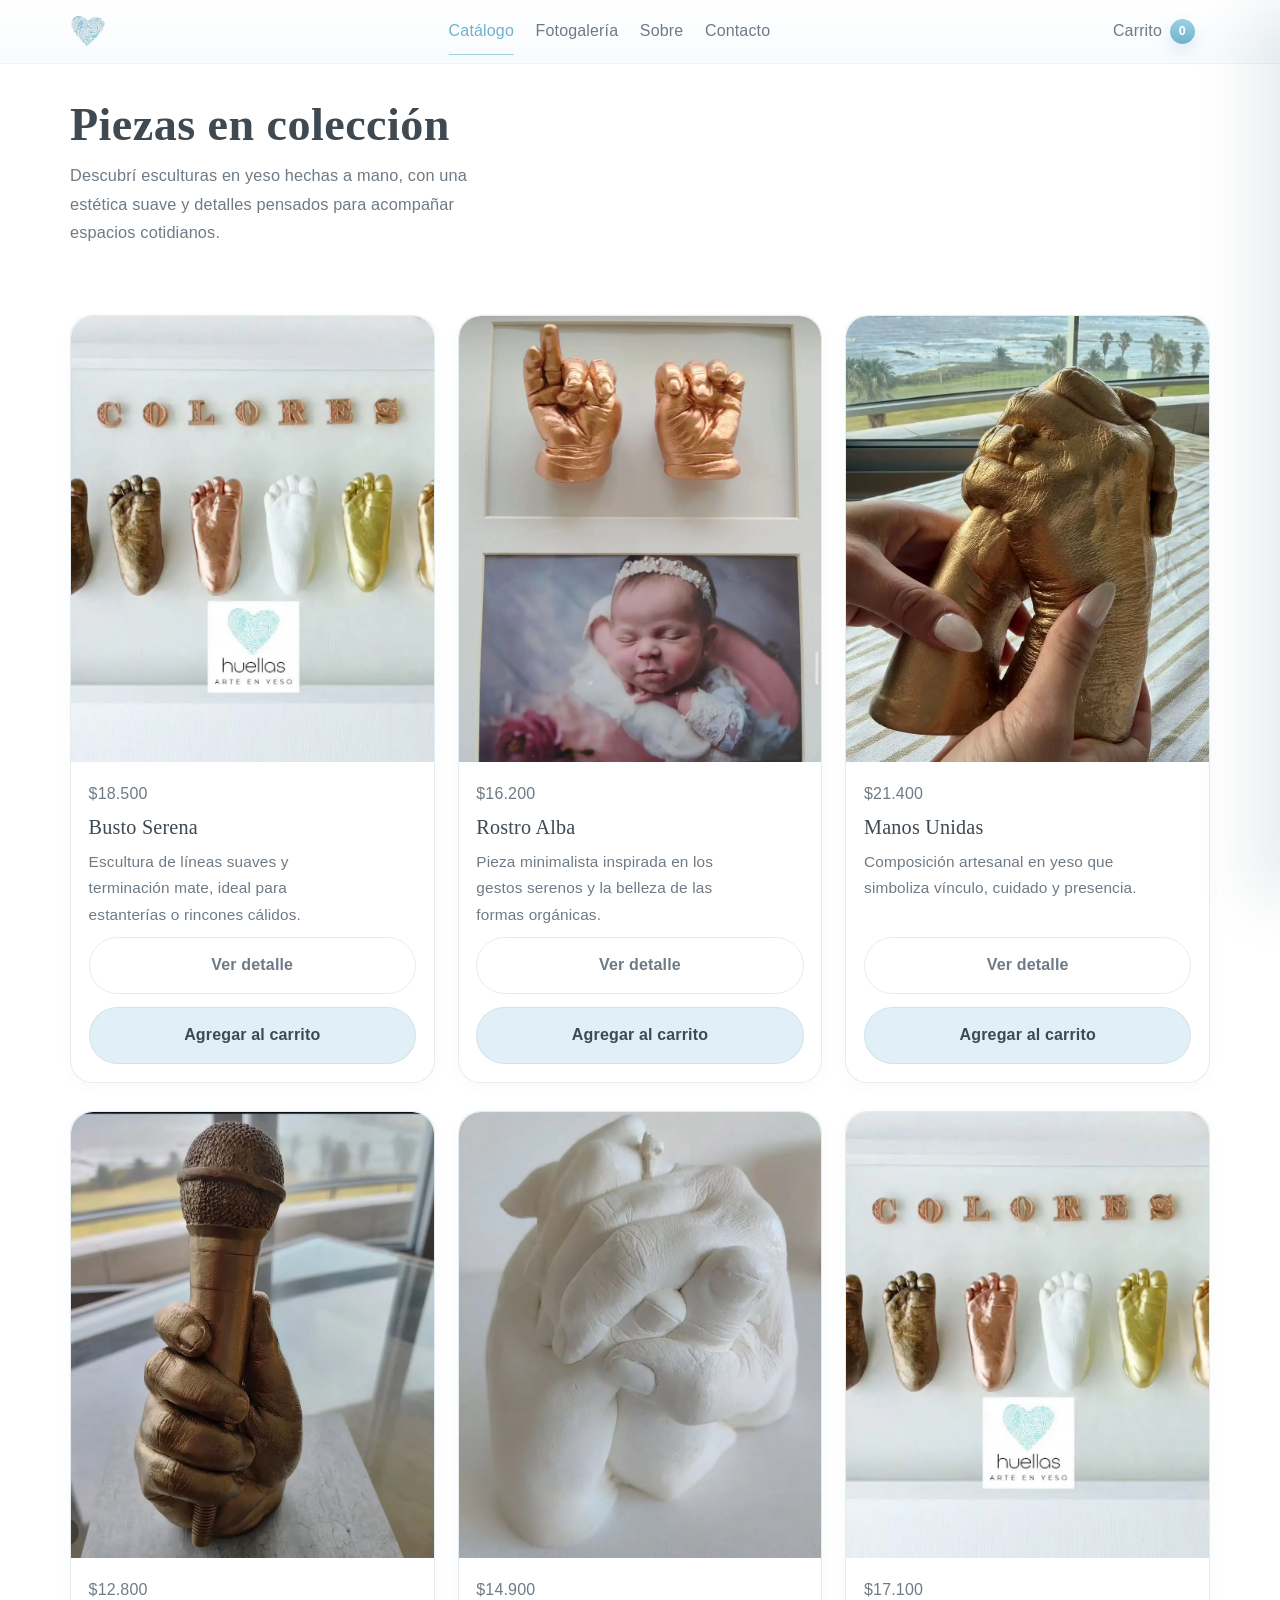
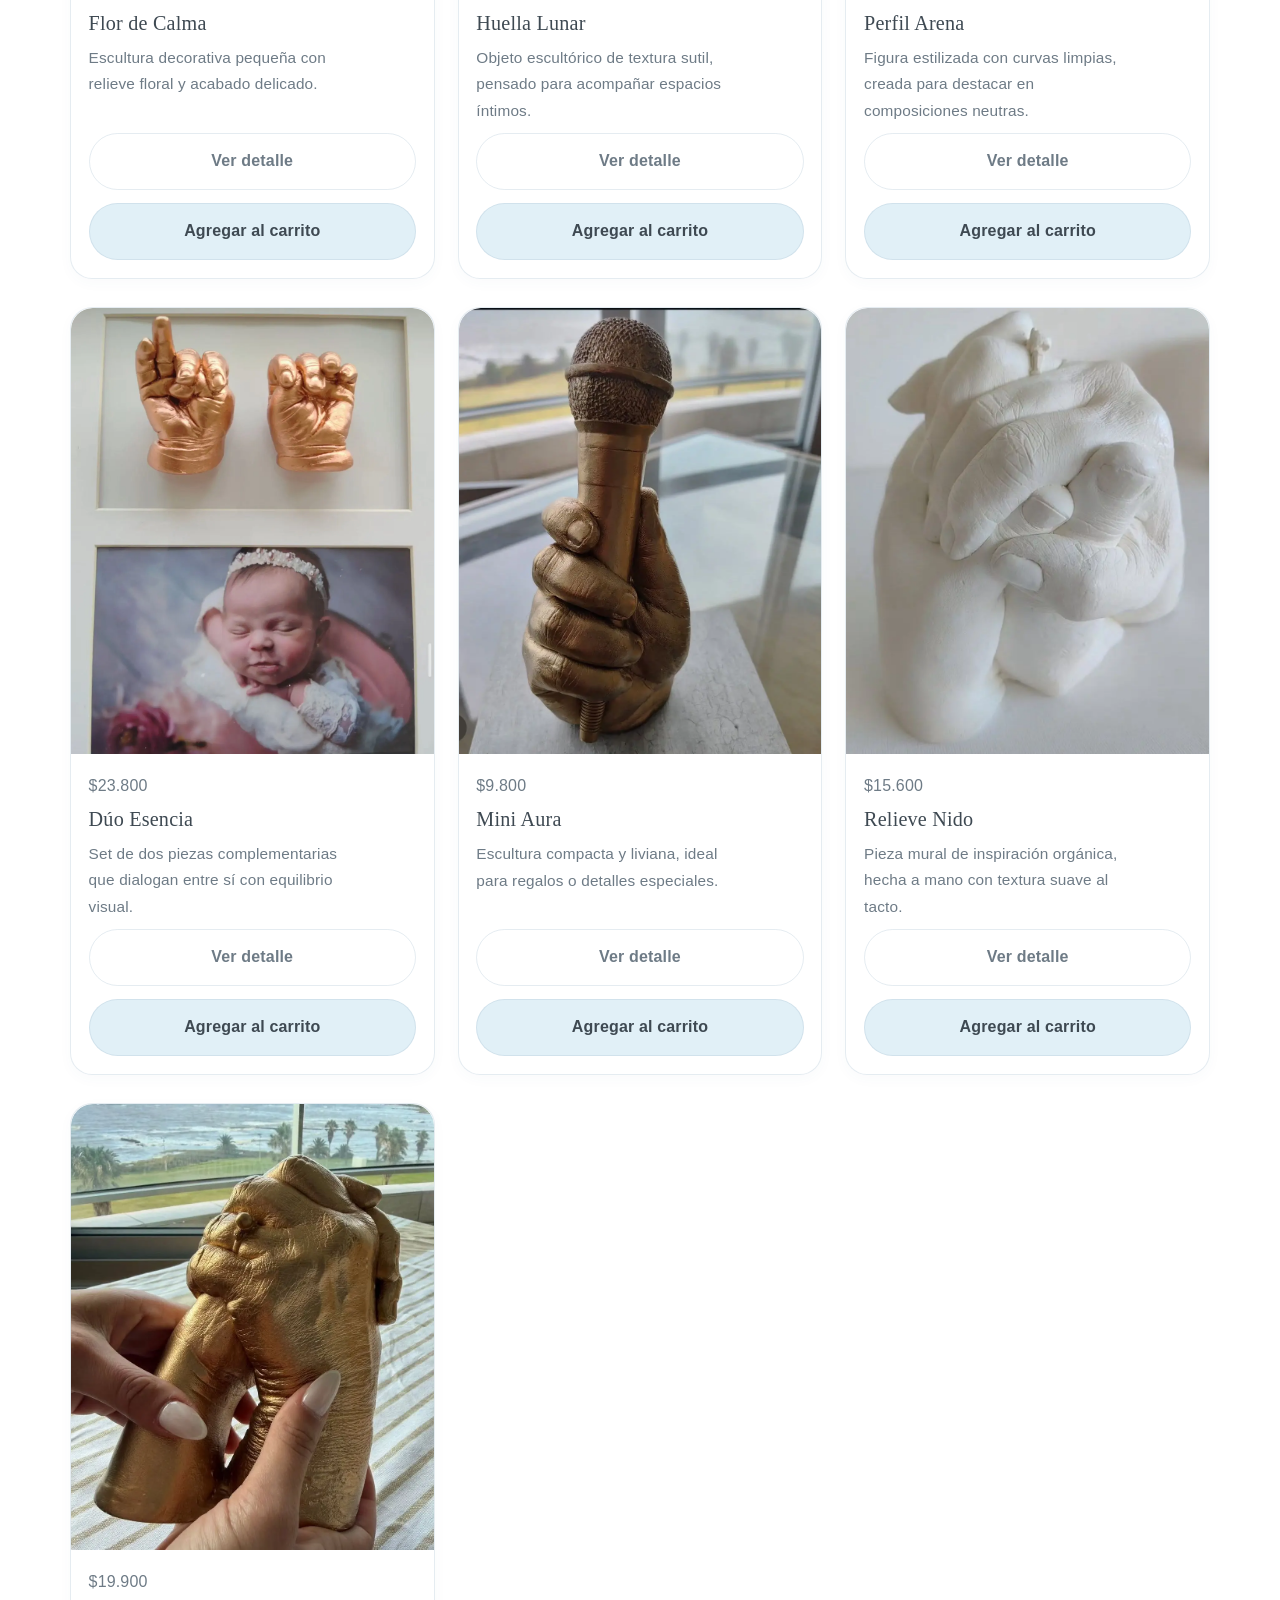
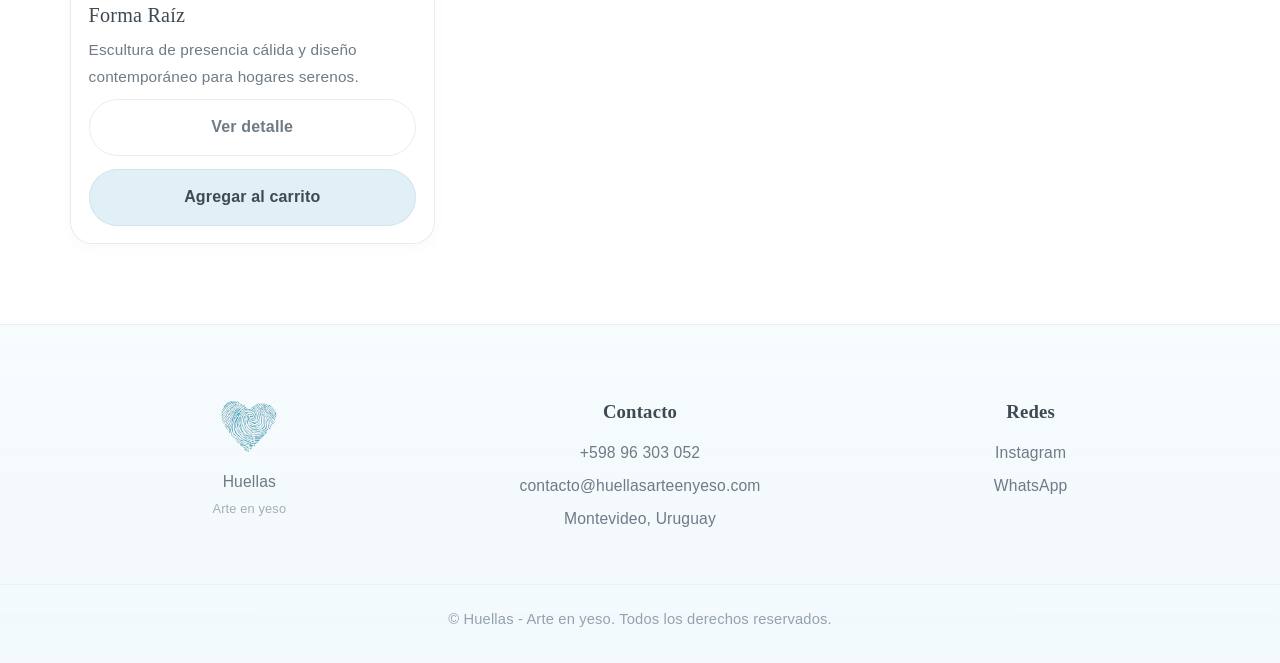
==== catalogo.html @ 0c0fe27c "Initial commit: Huellas website (UI, cart, branding, color system)" ====
<!DOCTYPE html>
<html lang="es">
  <head>
    <meta charset="UTF-8" />
    <meta name="viewport" content="width=device-width, initial-scale=1.0" />
    <title>Huellas | Catálogo</title>
    <link rel="stylesheet" href="css/styles.css" />
    <script defer src="data/products.js"></script>
    <script defer src="js/cart.js"></script>
    <script defer src="js/main.js"></script>
    <script defer src="js/cart-drawer.js"></script>
    <script defer src="js/catalogo.js"></script>
  </head>
  <body>
    <div class="site-shell">
      <header class="site-header">
        <div class="container header-inner">
          <a href="index.html" class="brand navbar-brand site-logo" aria-label="Huellas inicio">
            <img src="assets/logo.webp" alt="Huellas" class="site-logo-image" loading="lazy" />
          </a>
          <button class="nav-toggle" type="button" data-nav-toggle aria-expanded="false" aria-label="Abrir navegación">
            Menú
          </button>
          <nav class="site-nav" data-nav>
            <a class="active" href="catalogo.html">Catálogo</a>
            <a href="personalizados.html">Fotogalería</a>
            <a href="sobre.html">Sobre</a>
            <a href="contacto.html">Contacto</a>
          </nav>
          <a class="cart-link header-cart" href="carrito.html">Carrito</a>
        </div>
      </header>

      <main>
        <section class="page-hero catalogo-hero">
          <div class="container">
            <div class="page-hero-card catalogo-hero-card">
              <h1>Piezas en colección</h1>
              <p>
                Descubrí esculturas en yeso hechas a mano, con una estética
                suave y detalles pensados para acompañar espacios cotidianos.
              </p>
            </div>
          </div>
        </section>

        <section class="content-section catalogo-content">
          <div class="container">
            <p class="catalog-feedback" data-cart-feedback aria-live="polite"></p>
            <div class="products-grid" data-product-grid aria-live="polite"></div>
          </div>
        </section>
      </main>

      <footer class="site-footer">
        <div class="container footer-content">
          <div class="footer-brand">
            <img src="assets/logo.webp" alt="Huellas" class="footer-logo" loading="lazy" />
            <p class="footer-title">Huellas</p>
            <span class="footer-subtitle">Arte en yeso</span>
          </div>

          <div class="footer-contact">
            <h3>Contacto</h3>
            <p>+598 96 303 052</p>
            <p>contacto@huellasarteenyeso.com</p>
            <p>Montevideo, Uruguay</p>
          </div>

          <div class="footer-social">
            <h3>Redes</h3>
            <a href="https://www.instagram.com/huellas.arte.en.yeso" target="_blank" rel="noopener noreferrer" aria-label="Abrir Instagram de Huellas">Instagram</a>
            <a href="https://wa.me/59896303052?text=Hola%20quiero%20consultar%20por%20una%20pieza%20de%20Huellas" target="_blank" rel="noopener noreferrer" aria-label="Contactar por WhatsApp">WhatsApp</a>
          </div>
        </div>

        <div class="footer-bottom">
          <p>© Huellas - Arte en yeso. Todos los derechos reservados.</p>
        </div>
      </footer>
    </div>
  </body>
</html>
---- css/styles.css ----
:root {
  --bg: #f7fbfd;
  --bg-soft: #fcfeff;
  --surface: #ffffff;
  --surface-strong: #ffffff;
  --surface-alt: #f3f9fc;
  --surface-muted: #eaf5fb;
  --text: #3e4952;
  --muted: #6e7b86;
  --muted-soft: #95a2ad;
  --accent: #cfe7f2;
  --accent-strong: #9fd0e3;
  --accent-deep: #6fb2cb;
  --accent-soft: #eaf5fb;
  --border: rgba(170, 193, 208, 0.3);
  --border-strong: rgba(139, 171, 192, 0.4);
  --shadow: 0 20px 50px rgba(74, 103, 124, 0.08);
  --shadow-soft: 0 10px 26px rgba(74, 103, 124, 0.05);
  --radius-xl: 36px;
  --radius-lg: 30px;
  --radius-md: 22px;
  --radius-sm: 15px;
  --max-width: 1140px;
}

* {
  box-sizing: border-box;
}

html {
  scroll-behavior: smooth;
}

body {
  margin: 0;
  font-family: "Avenir Next", "Segoe UI", "Helvetica Neue", Arial, sans-serif;
  background:
    radial-gradient(circle at top left, rgba(255, 255, 255, 0.92) 0%, rgba(255, 255, 255, 0) 30%),
    linear-gradient(180deg, var(--bg-soft) 0%, var(--bg) 54%, #f3f9fc 100%);
  color: var(--text);
  line-height: 1.65;
  letter-spacing: 0.01em;
}

h1,
h2,
h3,
.brand {
  font-family: Georgia, "Times New Roman", serif;
  letter-spacing: 0.01em;
  font-weight: 600;
}

p {
  line-height: 1.8;
}

img {
  max-width: 100%;
  display: block;
}

a {
  color: inherit;
  text-decoration: none;
}

button {
  font: inherit;
}

button,
a {
  -webkit-tap-highlight-color: transparent;
}

.site-shell {
  min-height: 100vh;
  display: flex;
  flex-direction: column;
}

.container {
  width: min(var(--max-width), calc(100% - 2rem));
  margin: 0 auto;
}

.site-header {
  position: sticky;
  top: 0;
  z-index: 10;
  background: linear-gradient(180deg, rgba(255, 255, 255, 0.94) 0%, rgba(247, 251, 253, 0.92) 100%);
  backdrop-filter: blur(18px);
  border-bottom: 1px solid rgba(170, 193, 208, 0.18);
}

.header-inner {
  display: grid;
  grid-template-columns: auto 1fr auto auto;
  align-items: center;
  gap: 0.95rem;
  padding: 0.78rem 0;
}

.brand {
  display: inline-flex;
  align-items: center;
  gap: 0.7rem;
  font-size: 1.7rem;
  color: var(--text);
  letter-spacing: 0.03em;
  text-transform: none;
  line-height: 1;
}

.navbar-brand {
  display: flex;
  align-items: center;
  gap: 0;
  justify-self: start;
}

.site-logo-image {
  width: 36px;
  height: 36px;
  object-fit: contain;
  display: block;
  flex: 0 0 auto;
}

.nav-toggle {
  display: none;
  border: 1px solid var(--border-strong);
  background: rgba(255, 255, 255, 0.96);
  color: var(--text);
  padding: 0.62rem 0.9rem;
  border-radius: 999px;
  box-shadow: var(--shadow-soft);
}

.site-nav {
  display: flex;
  align-items: center;
  justify-content: center;
  gap: 1.35rem;
  flex-wrap: wrap;
  justify-self: center;
}

.site-nav a {
  padding: 0.35rem 0;
  border-radius: 0;
  color: var(--muted);
  position: relative;
  transition: color 0.25s ease;
}

.site-nav a::after {
  content: "";
  position: absolute;
  left: 0;
  bottom: -0.32rem;
  width: 100%;
  height: 1px;
  background: var(--accent-strong);
  transform: scaleX(0);
  transform-origin: center;
  transition: transform 0.25s ease;
}

.site-nav a:hover,
.site-nav a.active {
  color: var(--accent-deep);
}

.site-nav a:hover::after,
.site-nav a.active::after {
  transform: scaleX(1);
}

.cart-link {
  display: inline-flex;
  align-items: center;
  gap: 0.5rem;
}

.header-cart {
  justify-self: end;
  color: var(--muted);
  padding: 0.35rem 0;
  position: relative;
  transition: color 0.25s ease;
}

.header-cart:hover,
.header-cart.active {
  color: var(--accent-deep);
}

.cart-count {
  min-width: 1.55rem;
  height: 1.55rem;
  display: inline-flex;
  align-items: center;
  justify-content: center;
  padding: 0 0.35rem;
  border-radius: 999px;
  background: linear-gradient(180deg, var(--accent-strong) 0%, var(--accent-deep) 100%);
  color: #ffffff;
  font-size: 0.78rem;
  font-weight: 700;
  box-shadow: 0 8px 16px rgba(111, 178, 203, 0.22);
}

main {
  flex: 1;
}

.hero {
  height: 90vh;
  min-height: 560px;
  max-height: 760px;
  padding: 0;
  position: relative;
  width: 100%;
  overflow: hidden;
  background: #f4ece3;
}

.eyebrow {
  display: inline-block;
  margin-bottom: 1.15rem;
  padding: 0.5rem 0.9rem;
  border-radius: 999px;
  background: rgba(255, 252, 248, 0.82);
  border: 1px solid rgba(196, 167, 145, 0.28);
  color: var(--accent-strong);
  font-size: 0.82rem;
  font-weight: 600;
  letter-spacing: 0.06em;
  text-transform: uppercase;
}

.hero h1,
.page-hero h1 {
  margin: 0 0 1.2rem;
  font-size: clamp(3.1rem, 8vw, 5.5rem);
  line-height: 0.92;
  color: var(--text);
}

.hero p,
.page-hero p,
.section-copy p,
.placeholder-card p {
  margin: 0;
  color: var(--muted);
  line-height: 1.82;
  font-size: 1.02rem;
  max-width: 62ch;
}

.hero-actions {
  margin-top: 2.2rem;
  display: flex;
  gap: 0.9rem;
  flex-wrap: wrap;
}

.hero-carousel {
  position: relative;
  height: 100%;
  min-height: 100%;
  width: 100%;
  overflow: hidden;
  background: var(--bg);
}

.hero-slides,
.hero-slide,
.hero-slide img,
.hero-overlay,
.hero-content {
  position: absolute;
  inset: 0;
}

.hero-slide {
  opacity: 0;
  margin: 0;
  transition: opacity 0.9s ease;
}

.hero-slide.is-active {
  opacity: 1;
}

.hero-slide img {
  width: 100%;
  height: 100%;
  object-fit: cover;
  object-position: center center;
}

.hero-slide-focus-right img {
  object-position: 72% center;
}

.hero-slide-focus-center img {
  object-position: center center;
}

.hero-slide-focus-left img {
  object-position: 34% center;
}

.hero-overlay {
  background:
    linear-gradient(180deg, rgba(243, 249, 252, 0.02) 0%, rgba(243, 249, 252, 0.08) 100%);
  z-index: 1;
}

.hero-content {
  z-index: 2;
  display: flex;
  align-items: center;
  width: 100%;
  box-sizing: border-box;
  padding-top: 4.8rem;
  padding-bottom: 2.4rem;
}

.hero-copy {
  max-width: 580px;
  padding: 0;
  color: #fffaf5;
}

.hero .container {
  width: min(var(--max-width), calc(100% - 2rem));
  max-width: var(--max-width);
  margin: 0 auto;
}

.hero-copy .eyebrow {
  background: rgba(255, 248, 241, 0.18);
  border-color: rgba(255, 243, 231, 0.26);
  color: #fff6ef;
}

.hero-copy p {
  color: rgba(255, 247, 240, 0.96);
  font-size: clamp(1.08rem, 2vw, 1.28rem);
  max-width: 32ch;
}

.hero-arrow {
  position: absolute;
  top: 50%;
  transform: translateY(-50%);
  z-index: 3;
  width: 42px;
  height: 68px;
  padding: 0;
  border: 0;
  background: transparent;
  color: rgba(255, 248, 240, 0.92);
  cursor: pointer;
  transition: color 0.22s ease, opacity 0.22s ease, transform 0.22s ease;
  opacity: 0.78;
}

.hero-arrow svg {
  width: 100%;
  height: 100%;
  display: block;
}

.hero-arrow:hover {
  transform: translateY(-50%) scale(1.02);
  color: #fffdf9;
  opacity: 1;
}

.hero-arrow-left {
  left: 1.7rem;
}

.hero-arrow-right {
  right: 1.7rem;
}

.hero-brand {
  position: absolute;
  bottom: 2.4rem;
  right: 2.4rem;
  display: flex;
  align-items: center;
  gap: 1.15rem;
  z-index: 10;
  backdrop-filter: blur(10px);
  background: rgba(0, 0, 0, 0.24);
  padding: 1rem 1.35rem;
  border-radius: 999px;
  box-shadow: 0 18px 36px rgba(34, 24, 18, 0.14);
}

.hero-logo {
  width: 98px;
  height: 98px;
  display: block;
  object-fit: contain;
  flex: 0 0 auto;
}

.hero-brand-text {
  display: flex;
  flex-direction: column;
  line-height: 1;
  gap: 0.34rem;
}

.hero-title {
  font-size: 1.7rem;
  font-weight: 500;
  color: #ffffff;
}

.hero-subtitle {
  font-size: 0.86rem;
  letter-spacing: 0.24em;
  opacity: 0.84;
  color: #ffffff;
}

.hero + .home-story-section {
  margin-top: 0;
}

.home-story-section {
  padding-top: 8rem;
  padding-bottom: 6rem;
  background: #ffffff;
}

.home-story-section .container {
  display: grid;
  gap: 5rem;
  width: min(1200px, calc(100% - 2rem));
  max-width: 1200px;
}

.story-section-header {
  display: grid;
  gap: 1rem;
}

.section-title-main {
  width: 100%;
  max-width: none;
  margin: 0 0 4rem;
  font-size: clamp(2.6rem, 5vw, 3.6rem);
  line-height: 1.1;
  font-weight: 500;
  color: var(--text);
}

.story-block {
  display: grid;
  grid-template-columns: minmax(0, 1fr) minmax(0, 1fr);
  gap: 4.5rem;
  align-items: center;
}

.story-block-reverse .story-copy {
  order: 1;
}

.story-block-reverse .story-media {
  order: 2;
}

.story-media {
  position: relative;
  overflow: hidden;
  border-radius: 20px;
  background: linear-gradient(180deg, var(--bg-soft) 0%, var(--surface-muted) 100%);
  box-shadow: var(--shadow-soft);
}

.story-media img,
.story-media iframe {
  width: 100%;
  aspect-ratio: 4 / 5;
  object-fit: cover;
  display: block;
  border: 0;
}

.story-copy {
  padding: 0;
}

.story-copy h2 {
  margin: 0 0 1.35rem;
  font-size: clamp(1.8rem, 2.5vw, 2.4rem);
  line-height: 1.2;
  max-width: 18ch;
  font-weight: 500;
  color: var(--text);
}

.story-copy p {
  margin: 0;
  max-width: 62ch;
  font-size: 1rem;
  line-height: 1.9;
  color: var(--muted);
}

.story-copy p + p {
  margin-top: 1rem;
}

.story-copy h3 {
  margin: 2rem 0 0.9rem;
  font-size: 1.1rem;
  line-height: 1.35;
  color: var(--text);
  font-family: "Avenir Next", "Segoe UI", "Helvetica Neue", Arial, sans-serif;
  font-weight: 600;
  letter-spacing: 0.01em;
}

.story-actions {
  margin-top: 2rem;
}

.story-actions .button-secondary {
  background: rgba(255, 255, 255, 0.56);
  border-color: var(--border);
  box-shadow: none;
}

.home-story-section .eyebrow {
  display: none;
}

.home-categories-section {
  padding: 4.2rem 0 4.8rem;
  background: rgba(243, 249, 252, 0.72);
}

.categories-intro {
  max-width: 700px;
  margin: 0 auto 1.8rem;
  text-align: center;
}

.categories-intro h2 {
  margin: 0;
  font-size: clamp(1.75rem, 3.4vw, 2.5rem);
  line-height: 1.08;
  color: var(--text);
}

.categories-grid {
  display: grid;
  grid-template-columns: repeat(5, minmax(0, 1fr));
  gap: 1.5rem;
  align-items: start;
}

.category-item {
  display: flex;
  flex-direction: column;
  align-items: center;
  text-align: center;
  color: inherit;
  transition: transform 0.22s ease;
}

.category-item:hover {
  transform: translateY(-2px);
}

.category-image-wrap {
  width: 168px;
  height: 168px;
  margin-bottom: 0.8rem;
  overflow: hidden;
  border-radius: 50%;
  background: linear-gradient(180deg, var(--bg-soft) 0%, var(--surface-muted) 100%);
  border: 1px solid var(--border);
  box-shadow: var(--shadow-soft);
  transition: transform 0.24s ease, box-shadow 0.24s ease;
}

.category-item:hover .category-image-wrap {
  transform: scale(1.05);
  box-shadow: var(--shadow);
}

.category-image-wrap img {
  width: 100%;
  height: 100%;
  object-fit: cover;
}

.category-item h3 {
  margin: 0 0 0.3rem;
  font-size: 1.15rem;
  line-height: 1.2;
  color: var(--text);
}

.category-item p {
  margin: 0;
  max-width: 18ch;
  color: var(--muted);
  line-height: 1.55;
  font-size: 0.93rem;
}

.home-reviews-section {
  padding: 5rem 0 5.4rem;
  background: #ffffff;
}

.home-reviews-section .eyebrow {
  display: none;
}

.reviews-intro {
  max-width: 620px;
  margin: 0 auto 1.9rem;
  text-align: center;
}

.reviews-intro h2 {
  margin: 0;
  font-size: clamp(1.9rem, 3.2vw, 2.7rem);
  line-height: 1.16;
  color: var(--text);
  font-weight: 500;
}

.reviews-carousel-shell {
  display: grid;
  grid-template-columns: 48px minmax(0, 1fr) 48px;
  gap: 2.2rem;
  align-items: center;
}

.reviews-track {
  position: relative;
  min-height: 360px;
}

.review-card {
  position: absolute;
  inset: 0;
  display: grid;
  grid-template-columns: minmax(260px, 320px) minmax(0, 1fr);
  gap: 3rem;
  align-items: center;
  padding: 0;
  border-radius: 0;
  background: transparent;
  border: 0;
  box-shadow: none;
  opacity: 0;
  pointer-events: none;
  transform: translateY(10px);
  transition: opacity 0.45s ease, transform 0.45s ease;
}

.review-card.is-active {
  opacity: 1;
  pointer-events: auto;
  transform: translateY(0);
}

.review-media {
  overflow: hidden;
  border-radius: 18px;
  background: transparent;
  box-shadow: var(--shadow-soft);
}

.review-media img {
  width: 100%;
  aspect-ratio: 4 / 4.5;
  object-fit: cover;
}

.review-copy {
  padding: 0;
}

.review-text {
  margin: 0 0 1rem;
  color: var(--text);
  font-size: 1rem;
  line-height: 1.85;
  max-width: 48ch;
}

.review-author {
  margin: 0;
  color: var(--muted-soft);
  font-size: 0.98rem;
  font-weight: 500;
  letter-spacing: 0.02em;
}

.reviews-arrow {
  width: 36px;
  height: 36px;
  border: 0;
  border-radius: 0;
  background: transparent;
  color: var(--muted);
  cursor: pointer;
  font-size: 1.3rem;
  line-height: 1;
  transition: transform 0.2s ease, color 0.2s ease;
}

.reviews-arrow:hover {
  transform: translateY(-1px);
  color: var(--accent-deep);
}

.reviews-dots {
  display: flex;
  justify-content: center;
  gap: 0.5rem;
  margin-top: 1.25rem;
}

.reviews-dot {
  width: 8px;
  height: 8px;
  border: 0;
  padding: 0;
  border-radius: 999px;
  background: rgba(159, 208, 227, 0.32);
  cursor: pointer;
  transition: transform 0.2s ease, background-color 0.2s ease;
}

.reviews-dot.is-active {
  background: var(--accent-deep);
  transform: scale(1.12);
}

.reviews-actions {
  margin-top: 1.35rem;
  display: flex;
  justify-content: center;
}

.reviews-actions .button-secondary {
  background: rgba(255, 255, 255, 0.62);
  border-color: var(--border);
  box-shadow: none;
}

.home-contact-section {
  min-height: 72vh;
  padding: 0;
  background:
    linear-gradient(rgba(62, 73, 82, 0.12), rgba(62, 73, 82, 0.12)),
    url("../assets/manos.webp") center/cover no-repeat;
}

.contact-page {
  background: #ffffff;
}

.contact-page-section {
  margin-top: 0;
}

.contact-grid {
  display: grid;
  grid-template-columns: repeat(2, minmax(0, 1fr));
  gap: 0;
  align-items: stretch;
  width: 100%;
  min-height: 72vh;
}

.contact-panel {
  min-height: 100%;
  padding: 4rem 4.25rem;
  display: flex;
  flex-direction: column;
  justify-content: center;
}

.home-contact-section .eyebrow {
  display: none;
}

.contact-panel-info {
  background: linear-gradient(180deg, rgba(73, 97, 112, 0.44) 0%, rgba(62, 82, 96, 0.34) 100%);
  backdrop-filter: blur(6px);
  color: #f8fcff;
}

.contact-panel-form {
  background: linear-gradient(180deg, rgba(255, 255, 255, 0.92) 0%, rgba(234, 245, 251, 0.86) 100%);
  backdrop-filter: blur(8px);
}

.contact-info-column h2 {
  margin: 0 0 0.8rem;
  font-size: clamp(2.3rem, 4vw, 3.6rem);
  line-height: 1.1;
  color: inherit;
}

.contact-info-column {
  gap: 1rem;
}

.contact-intro {
  margin: 0 0 1.6rem;
  max-width: 56ch;
  color: rgba(255, 247, 240, 0.88);
  line-height: 1.9;
}

.contact-map-placeholder {
  min-height: 180px;
  border-radius: 18px;
  padding: 1.4rem;
  display: flex;
  flex-direction: column;
  justify-content: end;
  background:
    linear-gradient(180deg, rgba(255, 249, 244, 0.14) 0%, rgba(255, 244, 233, 0.22) 100%);
  color: #fff8f1;
  margin-bottom: 1.4rem;
}

.contact-map-placeholder span {
  display: inline-block;
  margin-bottom: 0.45rem;
  font-size: 0.8rem;
  letter-spacing: 0.06em;
  text-transform: uppercase;
  color: rgba(255, 242, 230, 0.7);
}

.contact-map-placeholder strong {
  font-size: 1.4rem;
  margin-bottom: 0.45rem;
}

.contact-map-placeholder p {
  margin: 0;
  max-width: 30ch;
  line-height: 1.7;
  color: rgba(255, 247, 240, 0.82);
}

.contact-details {
  padding: 0;
  display: grid;
  gap: 0.85rem;
}

.contact-detail-item {
  padding-bottom: 0.8rem;
  border-bottom: 1px solid rgba(255, 240, 227, 0.16);
}

.contact-detail-item:last-child {
  padding-bottom: 0;
  border-bottom: 0;
}

.contact-detail-item span {
  display: inline-block;
  margin-bottom: 0.35rem;
  font-size: 0.82rem;
  letter-spacing: 0.05em;
  text-transform: uppercase;
  color: rgba(255, 242, 230, 0.7);
}

.contact-detail-item p {
  margin: 0;
  color: #fff8f1;
  line-height: 1.7;
}

.contact-actions {
  margin-top: 1.4rem;
}

.contact-actions .button-secondary {
  background: rgba(255, 255, 255, 0.14);
  border-color: rgba(234, 245, 251, 0.32);
  color: #f8fcff;
  box-shadow: none;
}

.contact-form-card {
  padding: 0;
  max-width: 100%;
  width: min(100%, 560px);
  display: grid;
  gap: 0.9rem;
}

.contact-form-card h3 {
  margin: 0 0 1rem;
  font-size: 2rem;
  color: var(--text);
}

.contact-field {
  display: block;
  margin-bottom: 0;
}

.contact-field span {
  display: inline-block;
  margin-bottom: 0.45rem;
  color: var(--muted);
  font-size: 0.95rem;
}

.contact-field input,
.contact-field textarea {
  width: 100%;
  border: 1px solid var(--border);
  border-radius: 16px;
  background: rgba(255, 255, 255, 0.86);
  padding: 1rem;
  color: var(--text);
  font: inherit;
  box-shadow: inset 0 1px 0 rgba(255, 255, 255, 0.48);
  outline: none;
  transition: border-color 0.2s ease, box-shadow 0.2s ease, background-color 0.2s ease;
}

.contact-field input:focus,
.contact-field textarea:focus {
  border-color: var(--accent-strong);
  box-shadow: 0 0 0 4px rgba(207, 231, 242, 0.52);
  background: #ffffff;
}

.contact-field textarea {
  resize: vertical;
  min-height: 140px;
}

.contact-form-card .button {
  width: 100%;
  margin-top: 0.4rem;
}

.button {
  display: inline-flex;
  align-items: center;
  justify-content: center;
  min-height: 50px;
  padding: 0.9rem 1.5rem;
  border-radius: 999px;
  border: 1px solid transparent;
  font-weight: 600;
  letter-spacing: 0.01em;
  transition: transform 0.22s ease, background-color 0.22s ease, border-color 0.22s ease, box-shadow 0.22s ease;
}

.button:hover {
  transform: translateY(-1px);
  box-shadow: 0 10px 20px rgba(74, 103, 124, 0.12);
}

.button-primary {
  background: linear-gradient(180deg, var(--accent-strong) 0%, var(--accent-deep) 100%);
  color: #ffffff;
  box-shadow: 0 12px 24px rgba(111, 178, 203, 0.18);
}

.button-primary:hover {
  background: linear-gradient(180deg, #91c7dc 0%, #5fa7c3 100%);
}

.button-secondary {
  background: rgba(255, 255, 255, 0.82);
  border-color: var(--border);
  color: var(--text);
}

.page-hero-card,
.placeholder-card {
  background: rgba(255, 255, 255, 0.8);
  border: 1px solid var(--border);
  border-radius: var(--radius-lg);
  box-shadow: var(--shadow-soft);
}

.page-hero {
  padding: 4.3rem 0 2.3rem;
}

.page-hero-card {
  padding: 2.4rem;
  background:
    linear-gradient(180deg, rgba(255, 255, 255, 0.9) 0%, rgba(243, 249, 252, 0.84) 100%);
}

.catalogo-hero {
  padding: 2.35rem 0 0.55rem;
  background: #ffffff;
}

.catalogo-hero-card {
  padding: 0;
  background: transparent;
  border: 0;
  border-radius: 0;
  box-shadow: none;
}

.catalogo-hero-card .eyebrow {
  display: none;
}

.catalogo-hero-card h1 {
  font-size: clamp(2.05rem, 3.6vw, 3rem);
  line-height: 1.06;
  margin-bottom: 0.7rem;
}

.catalogo-hero-card p {
  max-width: 44ch;
  color: var(--muted);
  line-height: 1.75;
}

.catalogo-content {
  padding-top: 0.15rem;
  padding-bottom: 5rem;
  background: #ffffff;
}

.catalogo-content .catalog-feedback {
  margin-bottom: 0.4rem;
}

.content-section {
  padding: 1.8rem 0 5rem;
}

.section-grid {
  display: grid;
  grid-template-columns: repeat(3, 1fr);
  gap: 1.4rem;
}

.placeholder-card {
  padding: 1.7rem;
}

.placeholder-card h2,
.placeholder-card h3 {
  margin-top: 0;
  margin-bottom: 0.9rem;
}

.placeholder-label {
  display: inline-block;
  margin-bottom: 1rem;
  color: var(--accent-strong);
  font-weight: 600;
  letter-spacing: 0.04em;
  text-transform: uppercase;
  font-size: 0.8rem;
}

.products-grid {
  display: grid;
  grid-template-columns: repeat(3, minmax(0, 1fr));
  gap: 1.75rem 1.45rem;
}

.catalog-feedback {
  min-height: 1.5rem;
  margin: 0 0 1.15rem;
  color: var(--accent-strong);
  font-weight: 600;
}

.product-card {
  display: flex;
  flex-direction: column;
  min-height: 100%;
  background: rgba(255, 255, 255, 0.94);
  border: 1px solid var(--border);
  border-radius: 22px;
  box-shadow: 0 4px 14px rgba(74, 103, 124, 0.03);
  overflow: hidden;
  transition: transform 0.2s ease, border-color 0.2s ease, box-shadow 0.2s ease;
}

.product-card:hover {
  transform: translateY(-1px);
  border-color: var(--border-strong);
  box-shadow: 0 8px 22px rgba(74, 103, 124, 0.05);
}

.product-image-link {
  display: block;
  background: transparent;
  padding: 0;
  overflow: hidden;
  border-radius: 22px 22px 0 0;
}

.product-image {
  width: 100%;
  aspect-ratio: 5 / 6.15;
  object-fit: cover;
  border-radius: 0;
  display: block;
  transition: transform 0.35s ease, filter 0.35s ease;
}

.product-card:hover .product-image {
  transform: scale(1.015);
  filter: saturate(1.02);
}

.product-card-body {
  padding: 1.15rem 1.1rem 0.55rem;
}

.product-card h2 {
  margin: 0.4rem 0 0.55rem;
  font-size: 1.26rem;
  line-height: 1.24;
  font-weight: 500;
  color: var(--text);
}

.product-price {
  margin: 0;
  color: var(--muted);
  font-weight: 500;
  letter-spacing: 0.01em;
}

.product-description {
  margin: 0;
  color: var(--muted);
  line-height: 1.72;
  font-size: 0.96rem;
  max-width: 32ch;
}

.product-actions {
  display: flex;
  gap: 0.8rem;
  flex-wrap: wrap;
  margin-top: auto;
  padding: 0 1.1rem 1.1rem;
  align-items: center;
}

.product-actions .button {
  flex: 1 1 180px;
}

.product-actions .button-secondary {
  background: transparent;
  border-color: var(--border);
  color: var(--muted);
  box-shadow: none;
}

.product-actions .button-secondary:hover {
  background: rgba(234, 245, 251, 0.62);
  border-color: var(--border-strong);
}

.product-actions .button-primary {
  background: rgba(207, 231, 242, 0.62);
  border-color: var(--border);
  color: var(--text);
  box-shadow: none;
}

.product-actions .button-primary:hover {
  background: rgba(159, 208, 227, 0.42);
  transform: none;
}

.product-detail-card {
  display: grid;
  grid-template-columns: minmax(0, 1fr) minmax(0, 1fr);
  gap: 3.4rem;
  align-items: center;
}

.product-page-hero {
  padding: 1.8rem 0 0.8rem;
  background: #ffffff;
}

.product-page-hero-card {
  padding: 0;
  background: transparent;
  border: 0;
  border-radius: 0;
  box-shadow: none;
  max-width: 42rem;
}

.product-page-hero-card h1 {
  margin-bottom: 0.45rem;
  font-size: clamp(1.55rem, 2.4vw, 2.15rem);
  line-height: 1.1;
  color: #5d493c;
}

.product-page-hero-card p {
  max-width: 52ch;
  color: #7a6a60;
  line-height: 1.75;
  font-size: 0.97rem;
}

.product-detail-media {
  border-radius: 20px;
}

.product-detail-main-image {
  display: block;
  width: 100%;
  padding: 0;
  border: 0;
  background: transparent;
  cursor: zoom-in;
  border-radius: 20px;
  overflow: hidden;
}

.product-detail-image {
  width: 100%;
  aspect-ratio: 5 / 6;
  object-fit: cover;
  border-radius: 20px;
  display: block;
  background: transparent;
}

.product-detail-thumbnails {
  display: grid;
  grid-template-columns: repeat(3, minmax(0, 1fr));
  gap: 0.8rem;
  margin-top: 0.9rem;
}

.product-thumbnail {
  padding: 0;
  border: 1px solid var(--border);
  border-radius: 14px;
  background: transparent;
  overflow: hidden;
  opacity: 0.72;
  cursor: pointer;
  transition: border-color 0.2s ease, opacity 0.2s ease, transform 0.2s ease;
}

.product-thumbnail:hover {
  opacity: 0.92;
  transform: translateY(-1px);
}

.product-thumbnail.is-active {
  opacity: 1;
  border-color: var(--accent-strong);
}

.product-thumbnail img {
  width: 100%;
  aspect-ratio: 1 / 1;
  object-fit: cover;
  display: block;
}

.product-detail-content {
  padding: 0;
  background: transparent;
  border: 0;
  box-shadow: none;
}

.product-detail-content h2 {
  margin: 0.3rem 0 1rem;
  font-size: clamp(2.2rem, 4.3vw, 3.5rem);
  line-height: 0.98;
  font-weight: 500;
  color: #503f34;
  max-width: 12ch;
}

.product-detail-content .eyebrow {
  display: inline-block;
  margin-bottom: 0.8rem;
  padding: 0;
  border: 0;
  border-radius: 0;
  background: transparent;
  color: #b29a8a;
  font-size: 0.76rem;
  letter-spacing: 0.12em;
  text-transform: uppercase;
}

.product-detail-content .product-price {
  color: #8c7667;
  font-weight: 500;
  letter-spacing: 0.01em;
}

.product-detail-content .product-description {
  max-width: 58ch;
  color: #6f5f54;
  line-height: 1.92;
  font-size: 1rem;
}

.product-meta {
  display: grid;
  grid-template-columns: repeat(2, minmax(0, 1fr));
  gap: 1.4rem;
  margin-top: 1.8rem;
}

.product-meta-card {
  padding: 0.1rem 0 0;
  background: transparent;
  border: 0;
  border-radius: 0;
  box-shadow: none;
}

.product-meta-card h3 {
  margin: 0 0 0.4rem;
  font-size: 0.82rem;
  font-weight: 600;
  letter-spacing: 0.08em;
  text-transform: uppercase;
  color: #b29a8a;
}

.product-meta-card p {
  margin: 0;
  color: #5f4d41;
  line-height: 1.75;
}

.product-detail-actions {
  display: flex;
  gap: 0.9rem;
  flex-wrap: wrap;
  margin-top: 2rem;
}

.product-detail-actions .button {
  flex: 1 1 220px;
}

.product-detail-actions .button-primary {
  background: rgba(226, 207, 193, 0.72);
  border-color: rgba(196, 167, 145, 0.18);
  color: #58473c;
  box-shadow: none;
}

.product-detail-actions .button-primary:hover {
  background: rgba(220, 199, 184, 0.9);
}

.product-detail-actions .button-secondary {
  background: transparent;
  border-color: rgba(196, 167, 145, 0.24);
  color: #655244;
  box-shadow: none;
}

.product-detail-actions .button-secondary:hover {
  background: rgba(248, 241, 234, 0.58);
}

.product-not-found {
  padding: 2rem 0;
  max-width: 36rem;
}

.product-not-found h2 {
  margin: 0 0 0.8rem;
  font-size: clamp(1.8rem, 3vw, 2.5rem);
  line-height: 1.08;
  color: #503f34;
}

.product-not-found p {
  margin: 0 0 1.4rem;
  color: #6f5f54;
  line-height: 1.8;
}

.product-lightbox[hidden] {
  display: none;
}

.product-lightbox {
  position: fixed;
  inset: 0;
  z-index: 120;
  display: grid;
  place-items: center;
}

.product-lightbox-overlay {
  position: absolute;
  inset: 0;
  border: 0;
  padding: 0;
  background: rgba(42, 32, 26, 0.7);
}

.product-lightbox-dialog {
  position: relative;
  z-index: 1;
  width: min(92vw, 880px);
  padding: 0;
}

.product-lightbox-image {
  width: 100%;
  max-height: 86vh;
  object-fit: contain;
  display: block;
  border-radius: 20px;
  background: #ffffff;
}

.product-lightbox-close {
  position: absolute;
  top: -0.85rem;
  right: -0.85rem;
  width: 42px;
  height: 42px;
  border: 0;
  border-radius: 999px;
  background: rgba(255, 255, 255, 0.92);
  color: var(--text);
  box-shadow: var(--shadow-soft);
  cursor: pointer;
  font-size: 1.4rem;
  line-height: 1;
}

.product-lightbox-open {
  overflow: hidden;
}

.back-to-catalog {
  display: inline-flex;
  align-items: center;
  gap: 0.35rem;
  margin-bottom: 1.4rem;
  color: var(--muted);
  font-size: 0.96rem;
  line-height: 1.4;
  transition: color 0.2s ease, opacity 0.2s ease;
}

.back-to-catalog:hover {
  color: var(--accent-deep);
  text-decoration: underline;
  text-underline-offset: 0.18rem;
}

.product-page {
  background: #ffffff;
}

.product-detail-section {
  background: #ffffff;
}

.product-page .product-detail-card {
  background: transparent;
  box-shadow: none;
  border: none;
}

.back-to-catalog-bottom {
  display: inline-block;
  margin-top: 2.5rem;
  font-size: 0.95rem;
  color: var(--muted);
  text-decoration: none;
  transition: all 0.2s ease;
}

.back-to-catalog-bottom:hover {
  color: var(--accent-deep);
  text-decoration: underline;
}

.gallery-page-hero-card {
  padding: 0;
  background: transparent;
  border: 0;
  border-radius: 0;
  box-shadow: none;
  max-width: 52rem;
}

.gallery-page-hero-card h1 {
  margin-bottom: 0.75rem;
}

.gallery-page-hero-card p {
  max-width: 58ch;
  color: var(--muted);
}

body:has(.gallery-section) {
  background: #ffffff;
}

.gallery-section,
body:has(.gallery-section) .page-hero {
  background: #ffffff;
}

.gallery-section {
  padding-top: 0.6rem;
  padding-bottom: 5.5rem;
  background: #ffffff;
}

.gallery-grid {
  display: grid;
  grid-template-columns: repeat(3, 1fr);
  gap: 1.2rem;
}

.gallery-item {
  padding: 0;
  border: 0;
  background: transparent;
  border-radius: 12px;
  overflow: hidden;
  cursor: zoom-in;
  box-shadow: none;
  transition: transform 0.22s ease;
}

.gallery-item:hover {
  transform: translateY(-1px);
}

.gallery-item img {
  width: 100%;
  aspect-ratio: 4 / 5;
  height: auto;
  display: block;
  object-fit: cover;
  border-radius: 12px;
}

.gallery-item-tall {
  grid-row: span 1;
}

.gallery-item-wide {
  grid-column: span 1;
}

.gallery-lightbox[hidden] {
  display: none;
}

.gallery-lightbox {
  position: fixed;
  inset: 0;
  z-index: 130;
  display: grid;
  place-items: center;
}

.gallery-lightbox-overlay {
  position: absolute;
  inset: 0;
  border: 0;
  padding: 0;
  background: rgba(45, 67, 82, 0.44);
}

.gallery-lightbox-dialog {
  position: relative;
  z-index: 1;
  width: min(92vw, 1040px);
}

.gallery-lightbox-image {
  width: 100%;
  max-height: 88vh;
  display: block;
  object-fit: contain;
  border-radius: 22px;
  background: #ffffff;
}

.gallery-lightbox-close {
  position: absolute;
  top: -0.85rem;
  right: -0.85rem;
  width: 42px;
  height: 42px;
  border: 0;
  border-radius: 999px;
  background: rgba(255, 255, 255, 0.94);
  color: var(--text);
  box-shadow: var(--shadow-soft);
  cursor: pointer;
  font-size: 1.4rem;
  line-height: 1;
}

.gallery-lightbox-open {
  overflow: hidden;
}

.about-page {
  background: #ffffff;
}

.about-intro-section {
  padding: 4.2rem 0 2rem;
  background: #ffffff;
}

.about-intro-block {
  align-items: center;
}

.about-intro-media {
  background: transparent;
  box-shadow: var(--shadow-soft);
}

.about-intro-section .story-media img {
  width: 100%;
  height: 420px;
  aspect-ratio: auto;
  object-fit: cover;
  border-radius: 16px;
}

.about-intro-copy h1 {
  margin: 0 0 1.35rem;
  font-size: clamp(2.45rem, 4.5vw, 4rem);
  line-height: 1.02;
  max-width: 12ch;
  font-weight: 500;
  color: var(--text);
}

.about-intro-copy p {
  max-width: 60ch;
}

.about-copy-section {
  padding-top: 0.1rem;
  padding-bottom: 5.5rem;
  background: #ffffff;
}

.about-copy-grid {
  display: grid;
  grid-template-columns: repeat(2, minmax(0, 1fr));
  gap: 2rem 3.5rem;
  margin-top: 1.5rem;
}

.about-copy-block h2 {
  margin: 0 0 0.8rem;
  font-size: 1.4rem;
  line-height: 1.2;
  font-weight: 500;
  color: var(--text);
}

.about-copy-block p {
  margin: 0;
  max-width: 420px;
  color: #666666;
  font-size: 0.95rem;
  line-height: 1.6;
}

.cart-overlay {
  position: fixed;
  inset: 0;
  z-index: 60;
  border: 0;
  padding: 0;
  background: rgba(62, 82, 96, 0.16);
  opacity: 0;
  visibility: hidden;
  transition: opacity 0.28s ease, visibility 0.28s ease;
}

.cart-overlay.is-visible {
  opacity: 1;
  visibility: visible;
}

.cart-drawer {
  position: fixed;
  top: 0;
  right: 0;
  z-index: 70;
  width: min(420px, 100vw);
  height: 100vh;
  display: grid;
  grid-template-rows: auto 1fr auto;
  background:
    linear-gradient(180deg, rgba(255, 255, 255, 0.99) 0%, rgba(243, 249, 252, 0.98) 100%);
  border-left: 1px solid var(--border);
  box-shadow: -28px 0 56px rgba(74, 103, 124, 0.12);
  transform: translateX(100%);
  transition: transform 0.32s ease;
}

.cart-drawer.is-open {
  transform: translateX(0);
}

.cart-drawer-header,
.cart-drawer-summary {
  padding: 1.1rem 1.15rem;
  background: rgba(243, 249, 252, 0.88);
}

.cart-drawer-header {
  display: flex;
  align-items: start;
  justify-content: space-between;
  gap: 1rem;
  border-bottom: 1px solid var(--border);
}

.cart-drawer-header h2 {
  margin: 0.15rem 0 0;
  font-size: 1.55rem;
}

.cart-drawer-kicker {
  margin: 0;
  color: var(--accent-strong);
  font-size: 0.8rem;
  font-weight: 700;
  letter-spacing: 0.04em;
  text-transform: uppercase;
}

.cart-drawer-close {
  width: 38px;
  height: 38px;
  border: 1px solid var(--border);
  border-radius: 999px;
  background: rgba(255, 255, 255, 0.96);
  color: var(--text);
  cursor: pointer;
  font-size: 1.45rem;
  line-height: 1;
  box-shadow: var(--shadow-soft);
}

.cart-drawer-items {
  overflow-y: auto;
  padding: 0.9rem 1.15rem 1rem;
  display: grid;
  gap: 0.85rem;
}

.cart-drawer-item,
.cart-drawer-empty,
.cart-drawer-summary-card {
  background: rgba(255, 255, 255, 0.92);
  border: 1px solid var(--border);
  border-radius: 28px;
  box-shadow: var(--shadow-soft);
}

.cart-drawer-item {
  display: grid;
  grid-template-columns: 84px minmax(0, 1fr);
  gap: 0.85rem;
  padding: 0.8rem;
}

.cart-drawer-image {
  width: 100%;
  aspect-ratio: 1 / 1;
  object-fit: cover;
  border-radius: 18px;
  background: linear-gradient(180deg, var(--bg-soft) 0%, var(--surface-muted) 100%);
}

.cart-drawer-info h2 {
  margin: 0.12rem 0 0.25rem;
  font-size: 0.98rem;
}

.cart-drawer-subtotal {
  margin: 0 0 0.55rem;
  color: var(--muted-soft);
  line-height: 1.4;
}

.cart-drawer-actions {
  display: flex;
  align-items: center;
  justify-content: space-between;
  gap: 0.55rem;
  flex-wrap: wrap;
}

.cart-drawer-summary {
  border-top: 1px solid var(--border);
}

.cart-drawer-empty {
  padding: 1.6rem;
  text-align: left;
}

.cart-drawer-empty h2 {
  margin: 0 0 0.65rem;
}

.cart-drawer-empty p {
  margin: 0 0 1rem;
  color: var(--muted);
  line-height: 1.7;
}

.cart-drawer-summary-card {
  padding: 0.95rem 1rem;
}

.cart-drawer-open {
  overflow: hidden;
}

.empty-cart {
  background: rgba(255, 255, 255, 0.88);
  border: 1px solid var(--border);
  border-radius: var(--radius-lg);
  box-shadow: var(--shadow-soft);
}

.empty-cart h2 {
  margin: 0.35rem 0 0.55rem;
}

.quantity-control {
  display: inline-flex;
  align-items: center;
  gap: 0.75rem;
  padding: 0.38rem;
  border: 1px solid var(--border);
  border-radius: 999px;
  background: rgba(255, 255, 255, 0.95);
}

.quantity-control button {
  width: 34px;
  height: 34px;
  border: 0;
  border-radius: 999px;
  background: rgba(234, 245, 251, 0.9);
  color: var(--text);
  cursor: pointer;
}

.text-button {
  border: 0;
  padding: 0;
  background: transparent;
  color: var(--accent-strong);
  cursor: pointer;
  font-weight: 600;
}

.empty-cart {
  padding: 1.5rem;
}

.summary-row {
  display: flex;
  align-items: center;
  justify-content: space-between;
  gap: 1rem;
  padding: 0.65rem 0;
  color: var(--muted);
}

.summary-row + .summary-row {
  border-top: 1px solid var(--border);
}

.summary-row strong {
  color: var(--text);
}

.summary-button {
  width: 100%;
  margin-top: 0.75rem;
  min-height: 46px;
  padding: 0.78rem 1.15rem;
}

.summary-button-secondary {
  margin-top: 0.55rem;
}

.cart-drawer-note {
  margin: 0.65rem 0 0;
  color: var(--muted);
  font-size: 0.92rem;
  line-height: 1.5;
}

.transfer-modal[hidden] {
  display: none;
}

.transfer-modal {
  position: fixed;
  inset: 0;
  z-index: 90;
  display: grid;
  place-items: center;
}

.transfer-modal-overlay {
  position: absolute;
  inset: 0;
  border: 0;
  padding: 0;
  background: rgba(45, 67, 82, 0.38);
}

.transfer-modal-dialog {
  position: relative;
  z-index: 1;
  width: min(92vw, 460px);
  padding: 1.8rem;
  border-radius: 28px;
  background: linear-gradient(180deg, rgba(255, 255, 255, 0.98) 0%, rgba(243, 249, 252, 0.97) 100%);
  border: 1px solid var(--border);
  box-shadow: 0 24px 56px rgba(74, 103, 124, 0.16);
}

.transfer-modal-close {
  position: absolute;
  top: 1rem;
  right: 1rem;
  width: 38px;
  height: 38px;
  border: 1px solid var(--border);
  border-radius: 999px;
  background: rgba(255, 255, 255, 0.92);
  color: var(--text);
  cursor: pointer;
  font-size: 1.4rem;
  line-height: 1;
}

.transfer-modal-kicker {
  margin: 0 0 0.45rem;
  color: var(--accent-deep);
  font-size: 0.78rem;
  font-weight: 700;
  letter-spacing: 0.06em;
  text-transform: uppercase;
}

.transfer-modal-dialog h2 {
  margin: 0 0 1.2rem;
  font-size: 2rem;
  color: var(--text);
}

.transfer-modal-details {
  display: grid;
  gap: 0.8rem;
}

.transfer-detail-row {
  display: grid;
  gap: 0.2rem;
  padding-bottom: 0.75rem;
  border-bottom: 1px solid var(--border);
}

.transfer-detail-row:last-child {
  border-bottom: 0;
  padding-bottom: 0;
}

.transfer-detail-row span {
  color: var(--muted-soft);
  font-size: 0.8rem;
  letter-spacing: 0.05em;
  text-transform: uppercase;
}

.transfer-detail-row strong {
  color: var(--text);
  font-size: 1rem;
  font-weight: 600;
}

.transfer-copy-button,
.transfer-whatsapp-button {
  width: 100%;
}

.transfer-copy-button {
  margin-top: 1.4rem;
}

.transfer-copy-feedback {
  min-height: 1.4rem;
  margin: 0.65rem 0 0;
  color: var(--accent-deep);
  font-size: 0.92rem;
}

.transfer-modal-note {
  margin: 0.15rem 0 1rem;
  color: var(--muted);
  font-size: 0.95rem;
  line-height: 1.7;
}

.transfer-whatsapp-button {
  box-shadow: none;
}

.transfer-modal-open {
  overflow: hidden;
}

.empty-cart p {
  margin: 0 0 1.2rem;
  color: var(--muted);
  line-height: 1.7;
}

.site-footer {
  background: linear-gradient(180deg, rgba(247, 251, 253, 0.92) 0%, rgba(243, 249, 252, 0.96) 100%);
  border-top: 1px solid rgba(170, 193, 208, 0.16);
  padding-top: 4.5rem;
}

.footer-content {
  display: grid;
  grid-template-columns: repeat(3, minmax(0, 1fr));
  gap: 2rem;
  align-items: start;
  text-align: center;
}

.footer-brand,
.footer-contact,
.footer-social {
  display: flex;
  flex-direction: column;
  align-items: center;
}

.footer-brand {
  text-align: center;
}

.footer-logo {
  width: 60px;
  height: 60px;
  margin-bottom: 0.5rem;
  object-fit: contain;
  display: block;
}

.footer-brand h2,
.footer-contact h3,
.footer-social h3 {
  margin: 0 0 0.55rem;
  color: var(--text);
}

.footer-title {
  margin: 0;
  font-size: 1.1rem;
  font-weight: 500;
  color: var(--text);
}

.footer-subtitle {
  font-size: 0.8rem;
  opacity: 0.6;
  color: var(--muted);
}

.footer-brand p,
.footer-contact p,
.footer-social a {
  margin: 0.2rem 0;
  color: var(--muted);
  line-height: 1.7;
  font-size: 0.98rem;
}

.footer-social a {
  transition: color 0.2s ease, transform 0.2s ease;
}

.footer-social a:hover {
  color: var(--accent-strong);
  transform: translateY(-1px);
}

.footer-bottom {
  margin-top: 3rem;
  padding: 1.4rem 0 2rem;
  border-top: 1px solid rgba(170, 193, 208, 0.14);
  text-align: center;
}

.footer-bottom p {
  margin: 0;
  color: var(--muted-soft);
  font-size: 0.92rem;
  line-height: 1.6;
}

@media (max-width: 900px) {
  .section-grid {
    grid-template-columns: 1fr;
  }

  .products-grid {
    grid-template-columns: repeat(2, minmax(0, 1fr));
  }

  .product-detail-card,
  .product-meta {
    grid-template-columns: 1fr;
  }

  .product-detail-card {
    gap: 1.9rem;
    align-items: start;
  }

  .story-block {
    grid-template-columns: 1fr;
    gap: 1.8rem;
  }

  .about-copy-grid {
    grid-template-columns: 1fr;
    gap: 1.8rem;
  }

  .about-intro-section .story-media img {
    height: 380px;
  }

  .gallery-grid {
    grid-template-columns: repeat(2, 1fr);
  }

  .gallery-item-wide {
    grid-column: span 1;
  }

  .gallery-item-tall {
    grid-row: span 1;
  }

  .story-block-reverse .story-media {
    order: 1;
  }

  .story-block-reverse .story-copy {
    order: 2;
  }

  .story-copy {
    padding: 0;
  }

  .categories-grid {
    grid-template-columns: repeat(3, minmax(0, 1fr));
    justify-items: center;
  }

  .review-card {
    grid-template-columns: 220px minmax(0, 1fr);
    gap: 1.8rem;
  }

  .contact-grid {
    grid-template-columns: 1fr;
    width: 100%;
    min-height: auto;
    padding: 0;
  }

  .home-contact-section {
    min-height: auto;
    padding: 0;
  }

  .contact-panel {
    min-height: auto;
    padding: 2.8rem 2rem;
  }

  .cart-drawer {
    width: min(400px, 100vw);
  }
}

@media (max-width: 760px) {
  .header-inner {
    flex-wrap: wrap;
    padding: 0.95rem 0;
  }

  .nav-toggle {
    display: inline-flex;
    justify-self: end;
  }

  .header-inner {
    display: flex;
    align-items: center;
    justify-content: space-between;
    gap: 0.8rem;
    flex-wrap: wrap;
  }

  .site-nav {
    width: 100%;
    display: none;
    flex-direction: column;
    align-items: stretch;
    padding-top: 0.55rem;
    gap: 0.45rem;
    order: 4;
  }

  .site-nav.open {
    display: flex;
  }

  .site-nav a {
    text-align: center;
    background: transparent;
    padding: 0.7rem 0;
  }

  .site-nav a::after {
    bottom: 0.3rem;
  }

  .cart-link {
    justify-content: center;
  }

  .header-cart {
    order: 2;
    margin-left: auto;
  }

  .nav-toggle {
    order: 3;
  }

  .page-hero-card,
  .placeholder-card {
    border-radius: 26px;
  }

  .products-grid {
    grid-template-columns: 1fr;
  }

  .hero {
    height: 62vh;
    min-height: 460px;
    max-height: none;
    padding: 0;
  }

  .hero h1,
  .page-hero h1 {
    font-size: clamp(2.55rem, 12vw, 3.7rem);
  }

  .hero-copy {
    max-width: 100%;
  }

  .hero-copy p {
    max-width: 26ch;
  }

  .hero-content {
    padding-top: 5.4rem;
    padding-bottom: 2rem;
  }

  .hero-arrow {
    width: 34px;
    height: 60px;
  }

  .hero-arrow-left {
    left: 0.9rem;
  }

  .hero-arrow-right {
    right: 0.9rem;
  }

  .hero-brand {
    bottom: 1.35rem;
    right: 1.35rem;
    gap: 0.85rem;
    padding: 0.75rem 1rem;
  }

  .hero-logo {
    width: 72px;
    height: 72px;
  }

  .home-story-section {
    padding: 5rem 0;
  }

  .about-intro-section {
    padding: 3.8rem 0 2.2rem;
  }

  .about-copy-section {
    padding-top: 0.2rem;
    padding-bottom: 4.5rem;
  }

  .about-intro-copy h1 {
    font-size: clamp(2rem, 10vw, 3rem);
    max-width: 100%;
  }

  .home-categories-section {
    padding: 3.8rem 0 4.2rem;
  }

  .story-block {
    gap: 1.4rem;
  }

  .story-media {
    border-radius: 22px;
  }

  .story-copy h2 {
    font-size: clamp(1.85rem, 9vw, 2.6rem);
    max-width: 100%;
  }

  .section-title-main {
    font-size: clamp(2.15rem, 10vw, 3rem);
    margin-bottom: 3rem;
  }

  .categories-intro {
    margin-bottom: 1.6rem;
  }

  .categories-grid {
    grid-template-columns: repeat(2, minmax(0, 1fr));
    gap: 1.6rem 1rem;
  }

  .category-image-wrap {
    width: 138px;
    height: 138px;
  }

  .category-item h3 {
    font-size: 1.05rem;
  }

  .category-item p {
    font-size: 0.9rem;
  }

  .home-reviews-section {
    padding: 4rem 0 4.3rem;
  }

  .home-contact-section {
    padding: 0;
  }

  .reviews-carousel-shell {
    grid-template-columns: 1fr;
    gap: 1.2rem;
  }

  .reviews-track {
    min-height: 520px;
  }

  .review-card {
    grid-template-columns: 1fr;
    align-items: start;
    gap: 1.15rem;
  }

  .review-media {
    border-radius: 18px;
  }

  .review-media img {
    aspect-ratio: 5 / 4;
  }

  .review-copy {
    padding: 0;
  }

  .review-text {
    font-size: 0.98rem;
    line-height: 1.8;
  }

  .reviews-arrow {
    width: 42px;
    height: 42px;
    justify-self: center;
  }

  .reviews-arrow-left {
    order: 2;
  }

  .reviews-arrow-right {
    order: 3;
  }

  .contact-map-placeholder {
    min-height: 200px;
    border-radius: 22px;
  }

  .contact-form-card {
    max-width: 100%;
  }

  .gallery-grid {
    grid-template-columns: 1fr;
    gap: 1.2rem;
  }

  .gallery-item,
  .gallery-item-wide,
  .gallery-item-tall {
    grid-column: span 1;
    grid-row: span 1;
  }

  .gallery-item img {
    aspect-ratio: 4 / 5;
  }

  .page-hero-card,
  .product-detail-content,
  .empty-cart {
    padding: 1.5rem;
  }

  .product-page-hero-card {
    padding: 0;
  }

  .product-not-found {
    padding: 1.5rem 0 0.5rem;
  }

  .product-card-body,
  .product-actions,
  .cart-drawer-items,
  .cart-drawer-header,
  .cart-drawer-summary {
    padding-left: 1rem;
    padding-right: 1rem;
  }

  .cart-drawer {
    width: 100vw;
  }

  .site-footer {
    padding-top: 4rem;
  }

  .footer-content {
    grid-template-columns: 1fr;
    gap: 2.2rem;
  }

  .footer-bottom {
    margin-top: 2.4rem;
    padding-bottom: 1.8rem;
  }
}
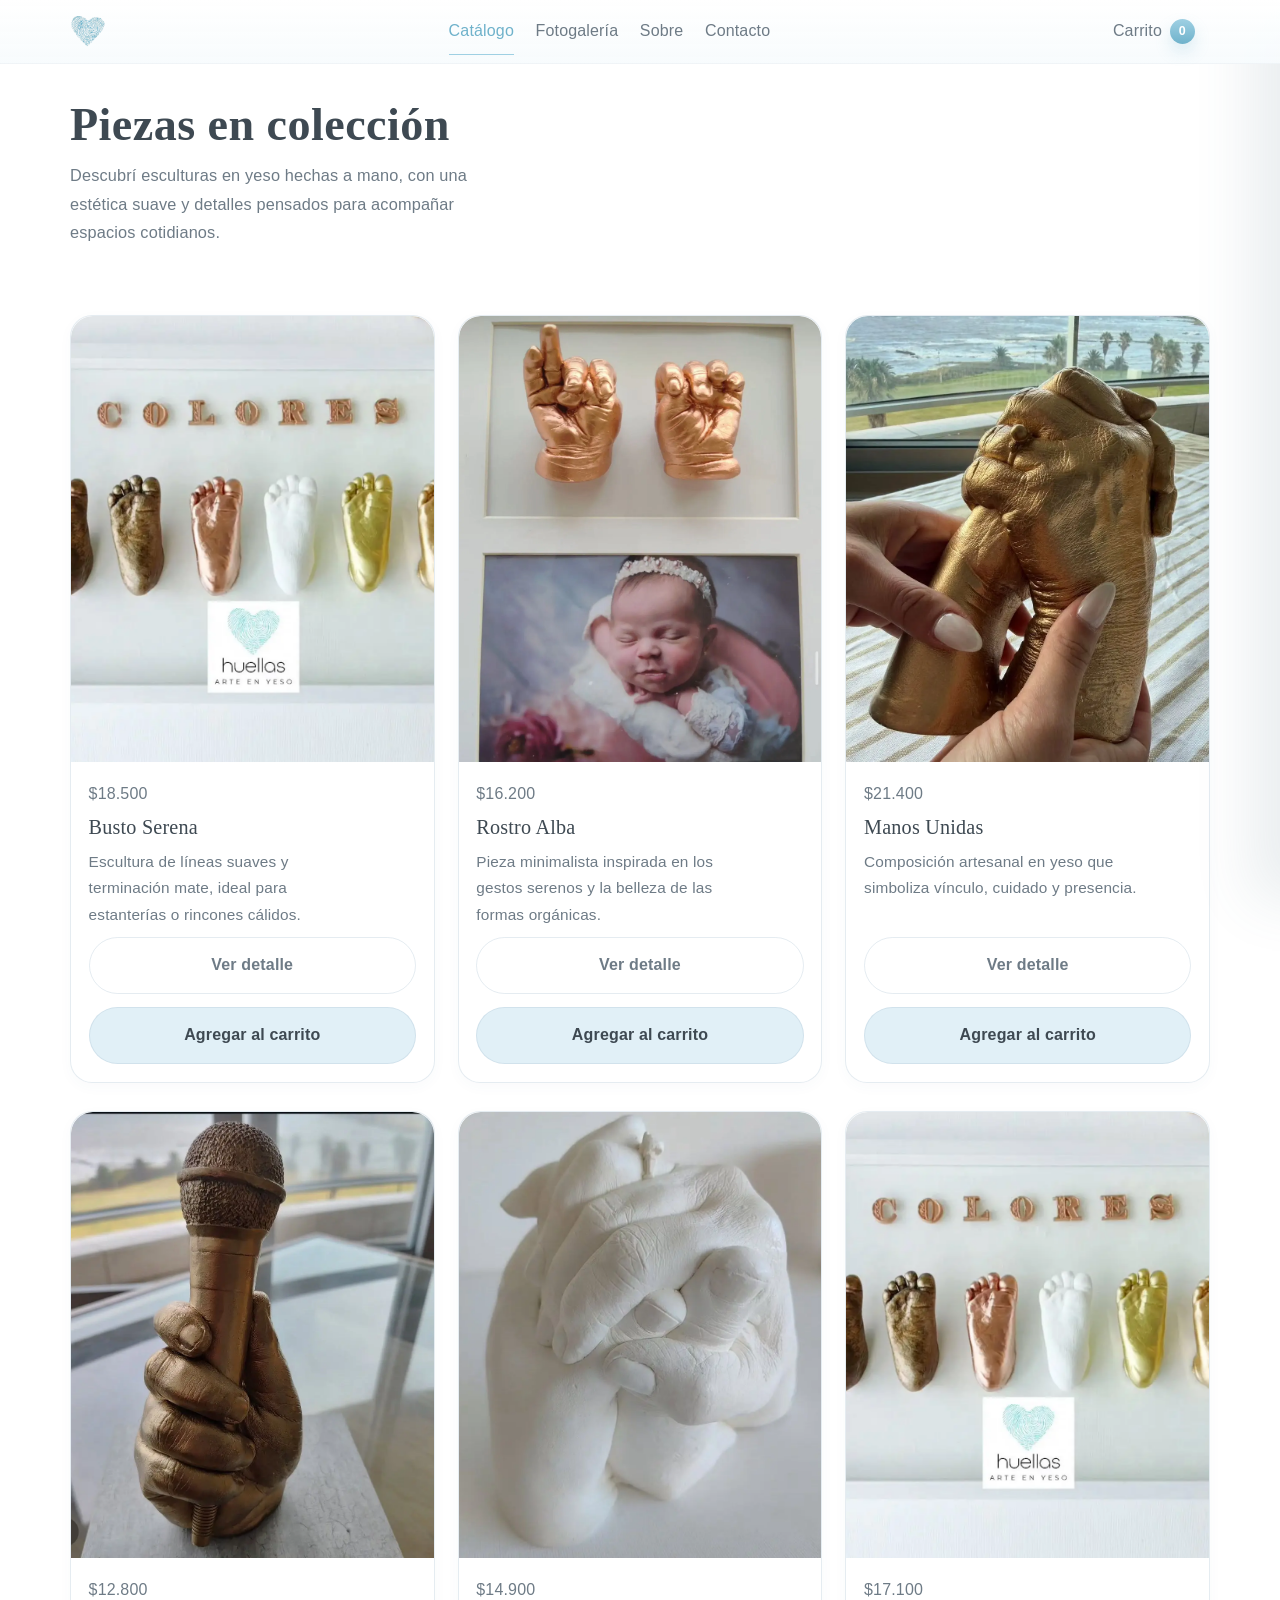
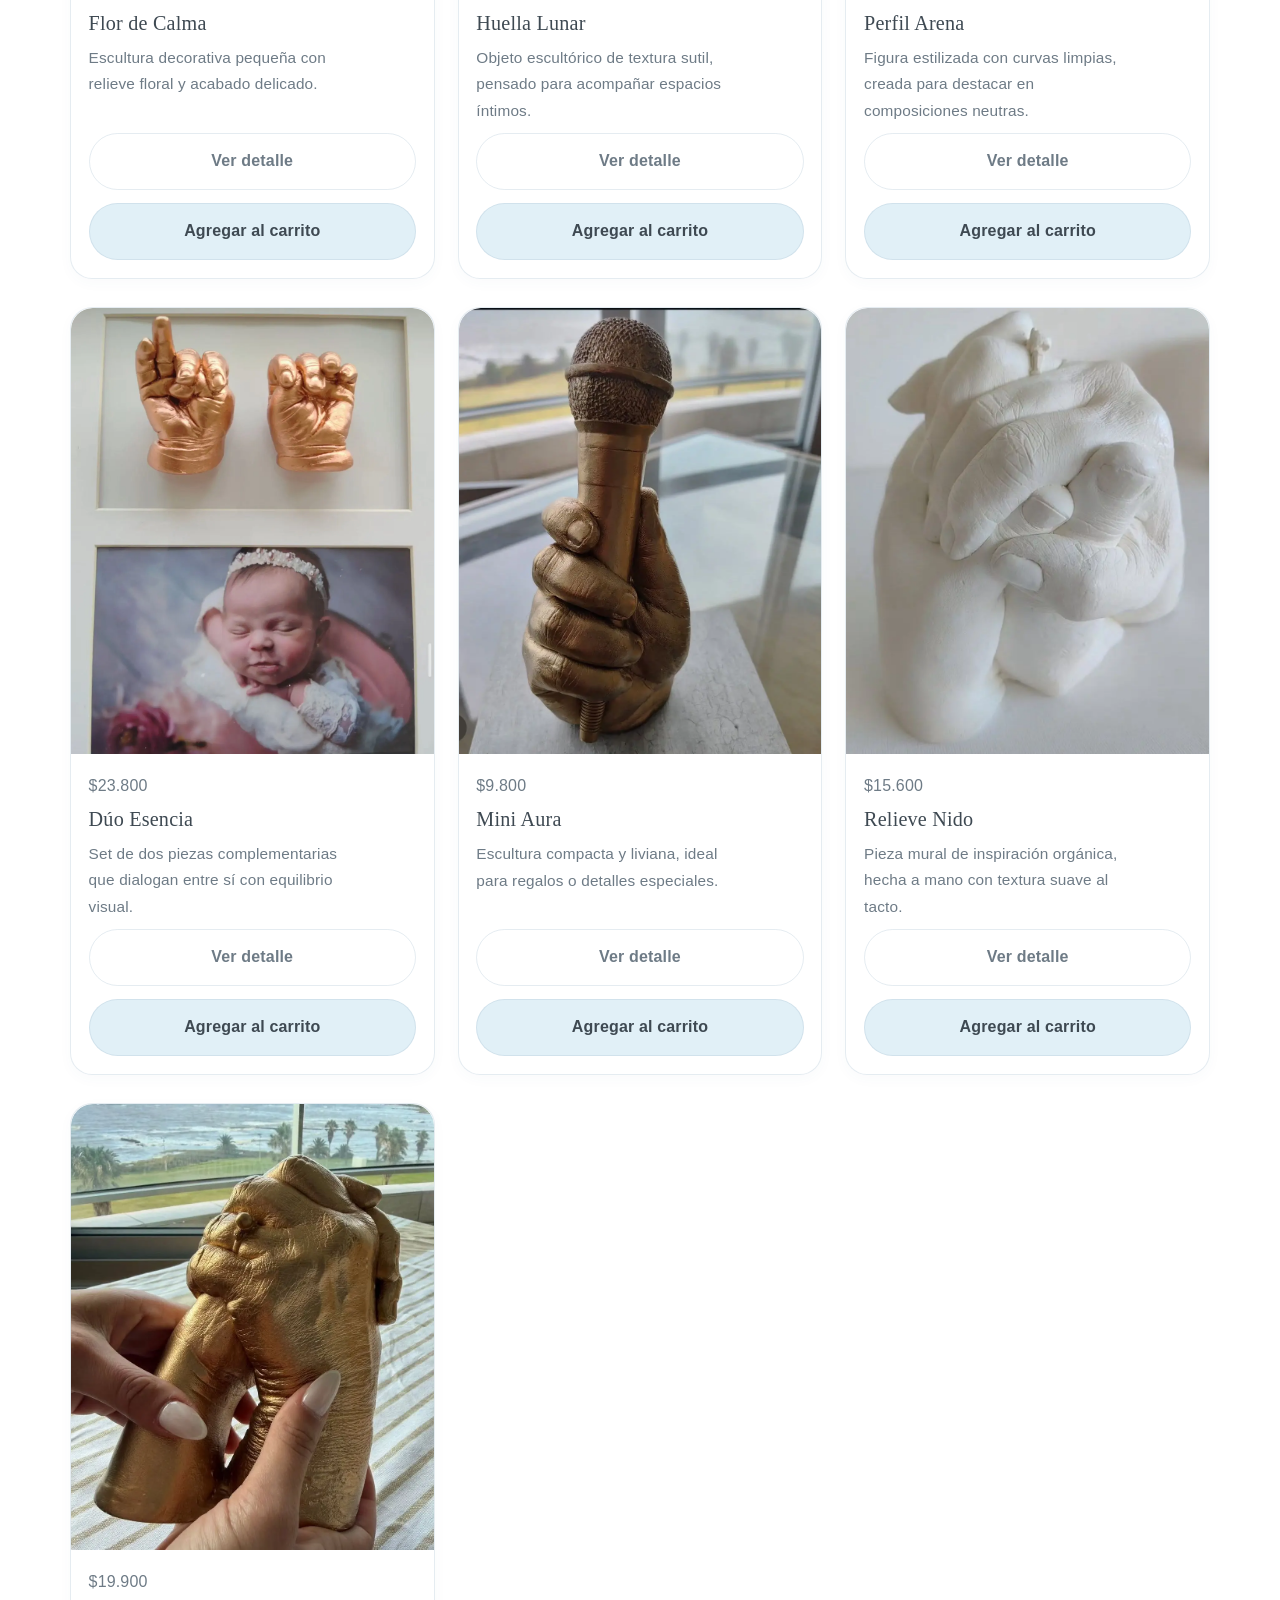
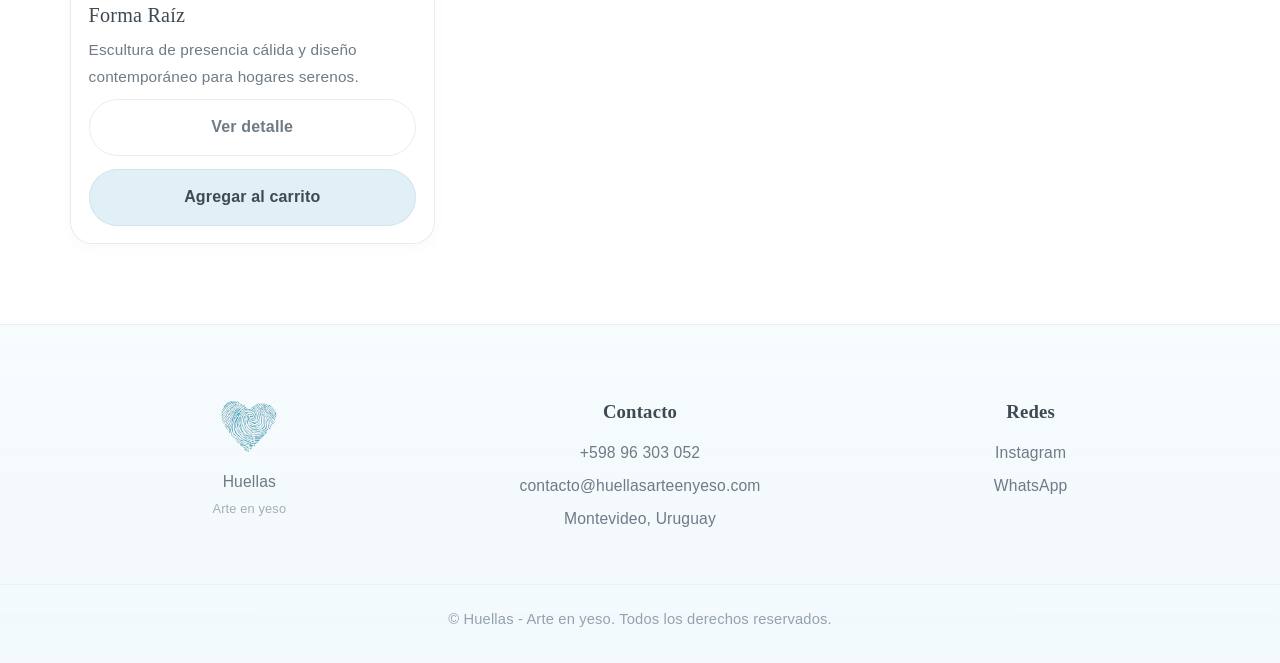
==== commit 62c2f511: "Update: UI refinements, color system, animations and homepage loader - migrate to ice-blue color pal" ====
--- a/catalogo.html
+++ b/catalogo.html
@@ -19,7 +19,9 @@
             <img src="assets/logo.webp" alt="Huellas" class="site-logo-image" loading="lazy" />
           </a>
           <button class="nav-toggle" type="button" data-nav-toggle aria-expanded="false" aria-label="Abrir navegación">
-            Menú
+            <span></span>
+            <span></span>
+            <span></span>
           </button>
           <nav class="site-nav" data-nav>
             <a class="active" href="catalogo.html">Catálogo</a>
--- a/css/styles.css
+++ b/css/styles.css
@@ -74,6 +74,132 @@
   -webkit-tap-highlight-color: transparent;
 }
 
+.site-loader {
+  position: fixed;
+  inset: 0;
+  z-index: 200;
+  display: grid;
+  place-items: center;
+  background: linear-gradient(180deg, var(--bg-soft) 0%, #ffffff 100%);
+  opacity: 1;
+  visibility: visible;
+  transition: opacity 0.72s ease, visibility 0.72s ease;
+}
+
+.site-loader.is-hidden {
+  opacity: 0;
+  visibility: hidden;
+  pointer-events: none;
+}
+
+.site-loader__inner {
+  display: flex;
+  flex-direction: column;
+  align-items: center;
+  text-align: center;
+  gap: 1.15rem;
+  animation: loader-fade-in 0.85s ease both;
+}
+
+.site-loader__logo {
+  width: 132px;
+  height: 132px;
+  object-fit: contain;
+  animation: loader-pulse 2.2s ease-in-out infinite;
+}
+
+.site-loader__text {
+  display: flex;
+  flex-direction: column;
+  gap: 0.18rem;
+  line-height: 1;
+}
+
+.site-loader__title {
+  font-family: Georgia, "Times New Roman", serif;
+  font-size: 2.3rem;
+  font-weight: 500;
+  color: var(--text);
+}
+
+.site-loader__subtitle {
+  font-size: 0.92rem;
+  letter-spacing: 0.28em;
+  color: var(--muted);
+}
+
+@keyframes loader-fade-in {
+  from {
+    opacity: 0;
+    transform: translateY(10px);
+  }
+
+  to {
+    opacity: 1;
+    transform: translateY(0);
+  }
+}
+
+@keyframes loader-pulse {
+  0%,
+  100% {
+    transform: scale(1);
+    opacity: 1;
+  }
+
+  50% {
+    transform: scale(1.03);
+    opacity: 0.94;
+  }
+}
+
+@media (max-width: 760px) {
+  .site-loader__logo {
+    width: 104px;
+    height: 104px;
+  }
+
+  .site-loader__title {
+    font-size: 1.9rem;
+  }
+
+  .site-loader__subtitle {
+    font-size: 0.78rem;
+  }
+}
+
+@media (prefers-reduced-motion: reduce) {
+  .site-loader,
+  .site-loader__inner,
+  .site-loader__logo {
+    animation: none;
+    transition: none;
+  }
+}
+
+.reveal-on-scroll {
+  opacity: 0;
+  transform: translateY(24px);
+  transition:
+    opacity 780ms ease,
+    transform 780ms cubic-bezier(0.22, 1, 0.36, 1);
+  transition-delay: var(--reveal-delay, 0ms);
+  will-change: opacity, transform;
+}
+
+.reveal-on-scroll.is-visible {
+  opacity: 1;
+  transform: translateY(0);
+}
+
+@media (prefers-reduced-motion: reduce) {
+  .reveal-on-scroll {
+    opacity: 1;
+    transform: none;
+    transition: none;
+  }
+}
+
 .site-shell {
   min-height: 100vh;
   display: flex;
@@ -88,7 +214,7 @@
 .site-header {
   position: sticky;
   top: 0;
-  z-index: 10;
+  z-index: 100;
   background: linear-gradient(180deg, rgba(255, 255, 255, 0.94) 0%, rgba(247, 251, 253, 0.92) 100%);
   backdrop-filter: blur(18px);
   border-bottom: 1px solid rgba(170, 193, 208, 0.18);
@@ -130,12 +256,51 @@
 
 .nav-toggle {
   display: none;
+  align-items: center;
+  justify-content: center;
+  width: 44px;
+  height: 44px;
   border: 1px solid var(--border-strong);
   background: rgba(255, 255, 255, 0.96);
   color: var(--text);
-  padding: 0.62rem 0.9rem;
+  padding: 0;
   border-radius: 999px;
   box-shadow: var(--shadow-soft);
+  cursor: pointer;
+  transition: background-color 0.24s ease, border-color 0.24s ease, box-shadow 0.24s ease;
+}
+
+.nav-toggle span {
+  position: absolute;
+  width: 16px;
+  height: 1.5px;
+  border-radius: 999px;
+  background: currentColor;
+  transition: transform 0.28s ease, opacity 0.22s ease, background-color 0.22s ease;
+}
+
+.nav-toggle span:nth-child(1) {
+  transform: translateY(-5px);
+}
+
+.nav-toggle span:nth-child(2) {
+  transform: translateY(0);
+}
+
+.nav-toggle span:nth-child(3) {
+  transform: translateY(5px);
+}
+
+.nav-toggle.is-open span:nth-child(1) {
+  transform: translateY(0) rotate(45deg);
+}
+
+.nav-toggle.is-open span:nth-child(2) {
+  opacity: 0;
+}
+
+.nav-toggle.is-open span:nth-child(3) {
+  transform: translateY(0) rotate(-45deg);
 }
 
 .site-nav {
@@ -392,22 +557,22 @@
 
 .hero-brand {
   position: absolute;
-  bottom: 2.4rem;
-  right: 2.4rem;
+  bottom: 2.8rem;
+  right: 2.8rem;
   display: flex;
   align-items: center;
-  gap: 1.15rem;
+  gap: 1.25rem;
   z-index: 10;
   backdrop-filter: blur(10px);
-  background: rgba(0, 0, 0, 0.24);
+  background: rgba(255, 255, 255, 0.76);
   padding: 1rem 1.35rem;
   border-radius: 999px;
-  box-shadow: 0 18px 36px rgba(34, 24, 18, 0.14);
+  box-shadow: 0 18px 36px rgba(74, 103, 124, 0.12);
 }
 
 .hero-logo {
-  width: 98px;
-  height: 98px;
+  width: 112px;
+  height: 112px;
   display: block;
   object-fit: contain;
   flex: 0 0 auto;
@@ -421,16 +586,18 @@
 }
 
 .hero-title {
-  font-size: 1.7rem;
+  font-size: 2rem;
   font-weight: 500;
-  color: #ffffff;
+  color: var(--accent-deep);
+  text-shadow: none;
 }
 
 .hero-subtitle {
-  font-size: 0.86rem;
-  letter-spacing: 0.24em;
-  opacity: 0.84;
-  color: #ffffff;
+  font-size: 0.96rem;
+  letter-spacing: 0.28em;
+  opacity: 0.9;
+  color: var(--muted);
+  text-shadow: none;
 }
 
 .hero + .home-story-section {
@@ -2263,6 +2430,7 @@
   .nav-toggle {
     display: inline-flex;
     justify-self: end;
+    position: relative;
   }
 
   .header-inner {
@@ -2275,16 +2443,27 @@
 
   .site-nav {
     width: 100%;
-    display: none;
+    display: flex;
     flex-direction: column;
     align-items: stretch;
+    max-height: 0;
+    opacity: 0;
+    visibility: hidden;
+    overflow: hidden;
     padding-top: 0.55rem;
     gap: 0.45rem;
     order: 4;
+    transform: translateY(-10px);
+    pointer-events: none;
+    transition: max-height 0.34s ease, opacity 0.28s ease, transform 0.34s ease, visibility 0.34s ease;
   }
 
   .site-nav.open {
-    display: flex;
+    max-height: 18rem;
+    opacity: 1;
+    visibility: visible;
+    transform: translateY(0);
+    pointer-events: auto;
   }
 
   .site-nav a {
@@ -2358,15 +2537,15 @@
   }
 
   .hero-brand {
-    bottom: 1.35rem;
-    right: 1.35rem;
+    bottom: 1.4rem;
+    right: 1.4rem;
     gap: 0.85rem;
     padding: 0.75rem 1rem;
   }
 
   .hero-logo {
-    width: 72px;
-    height: 72px;
+    width: 84px;
+    height: 84px;
   }
 
   .home-story-section {
